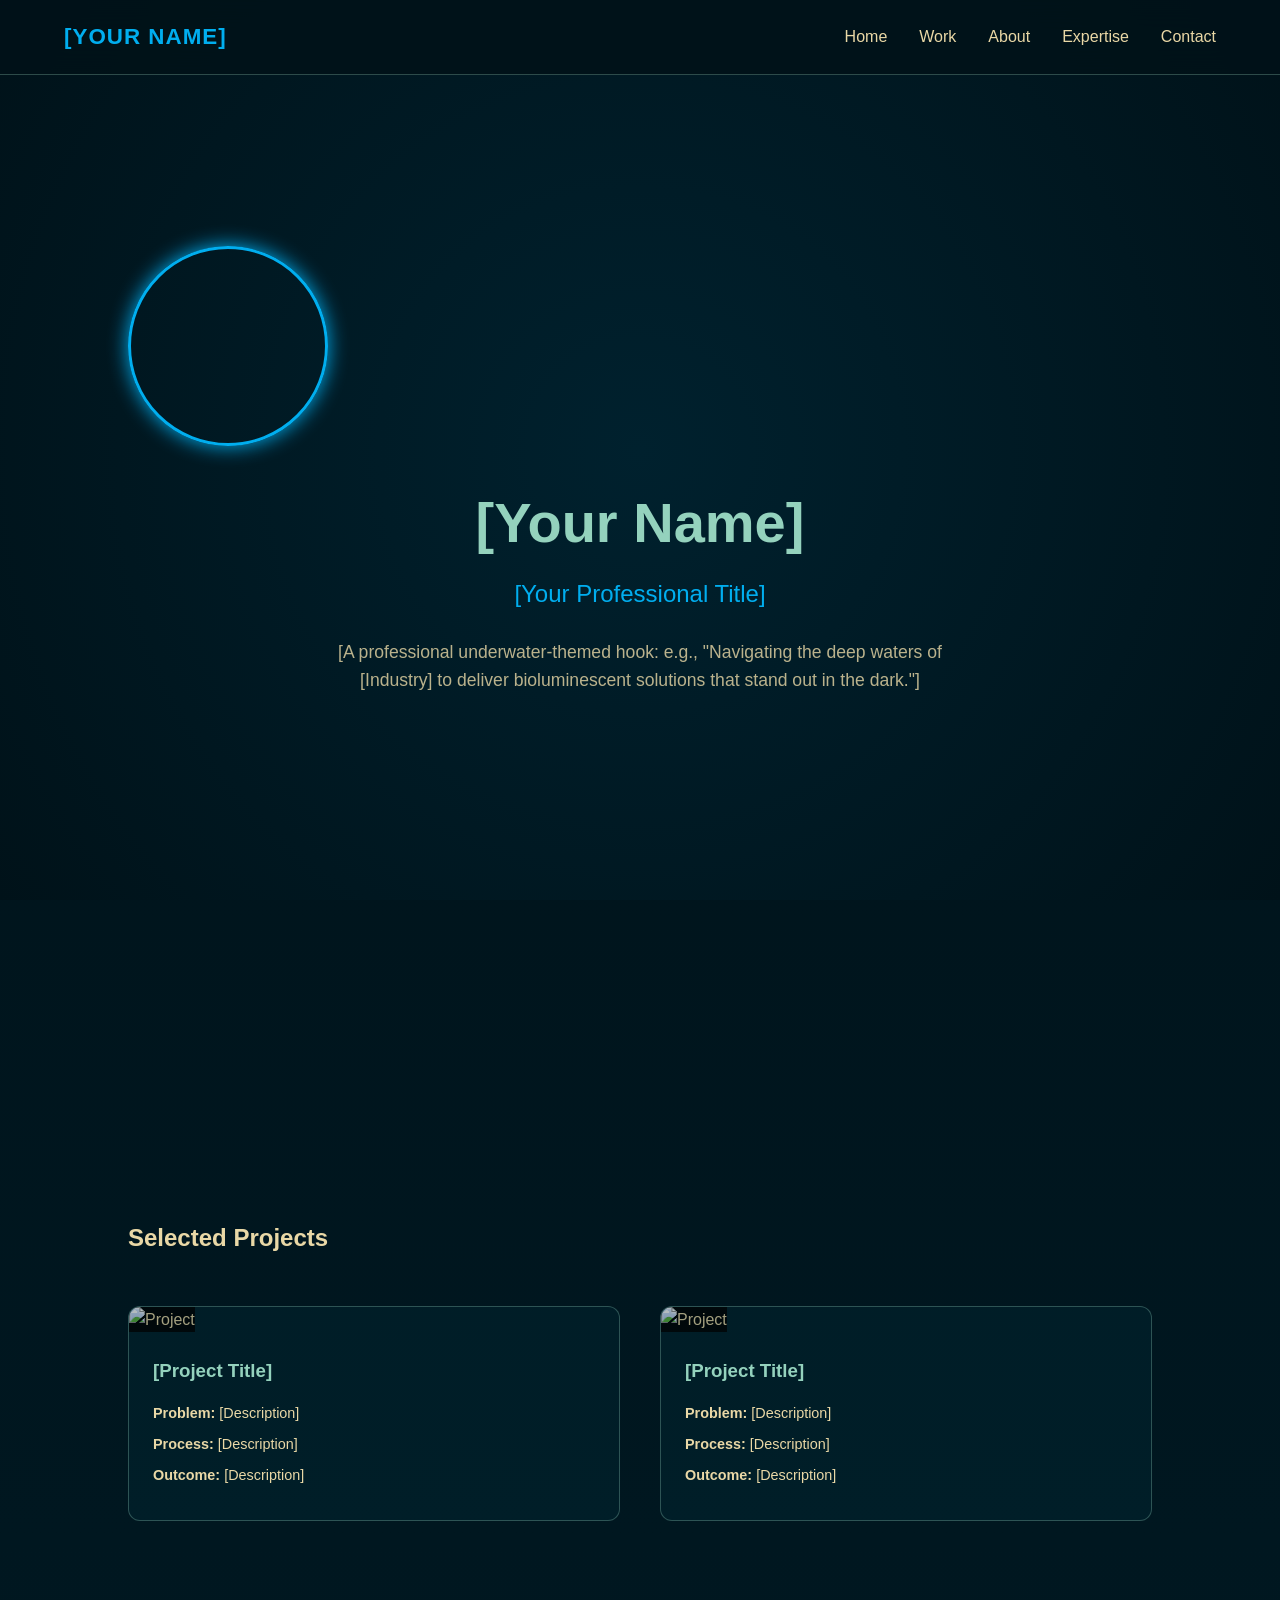
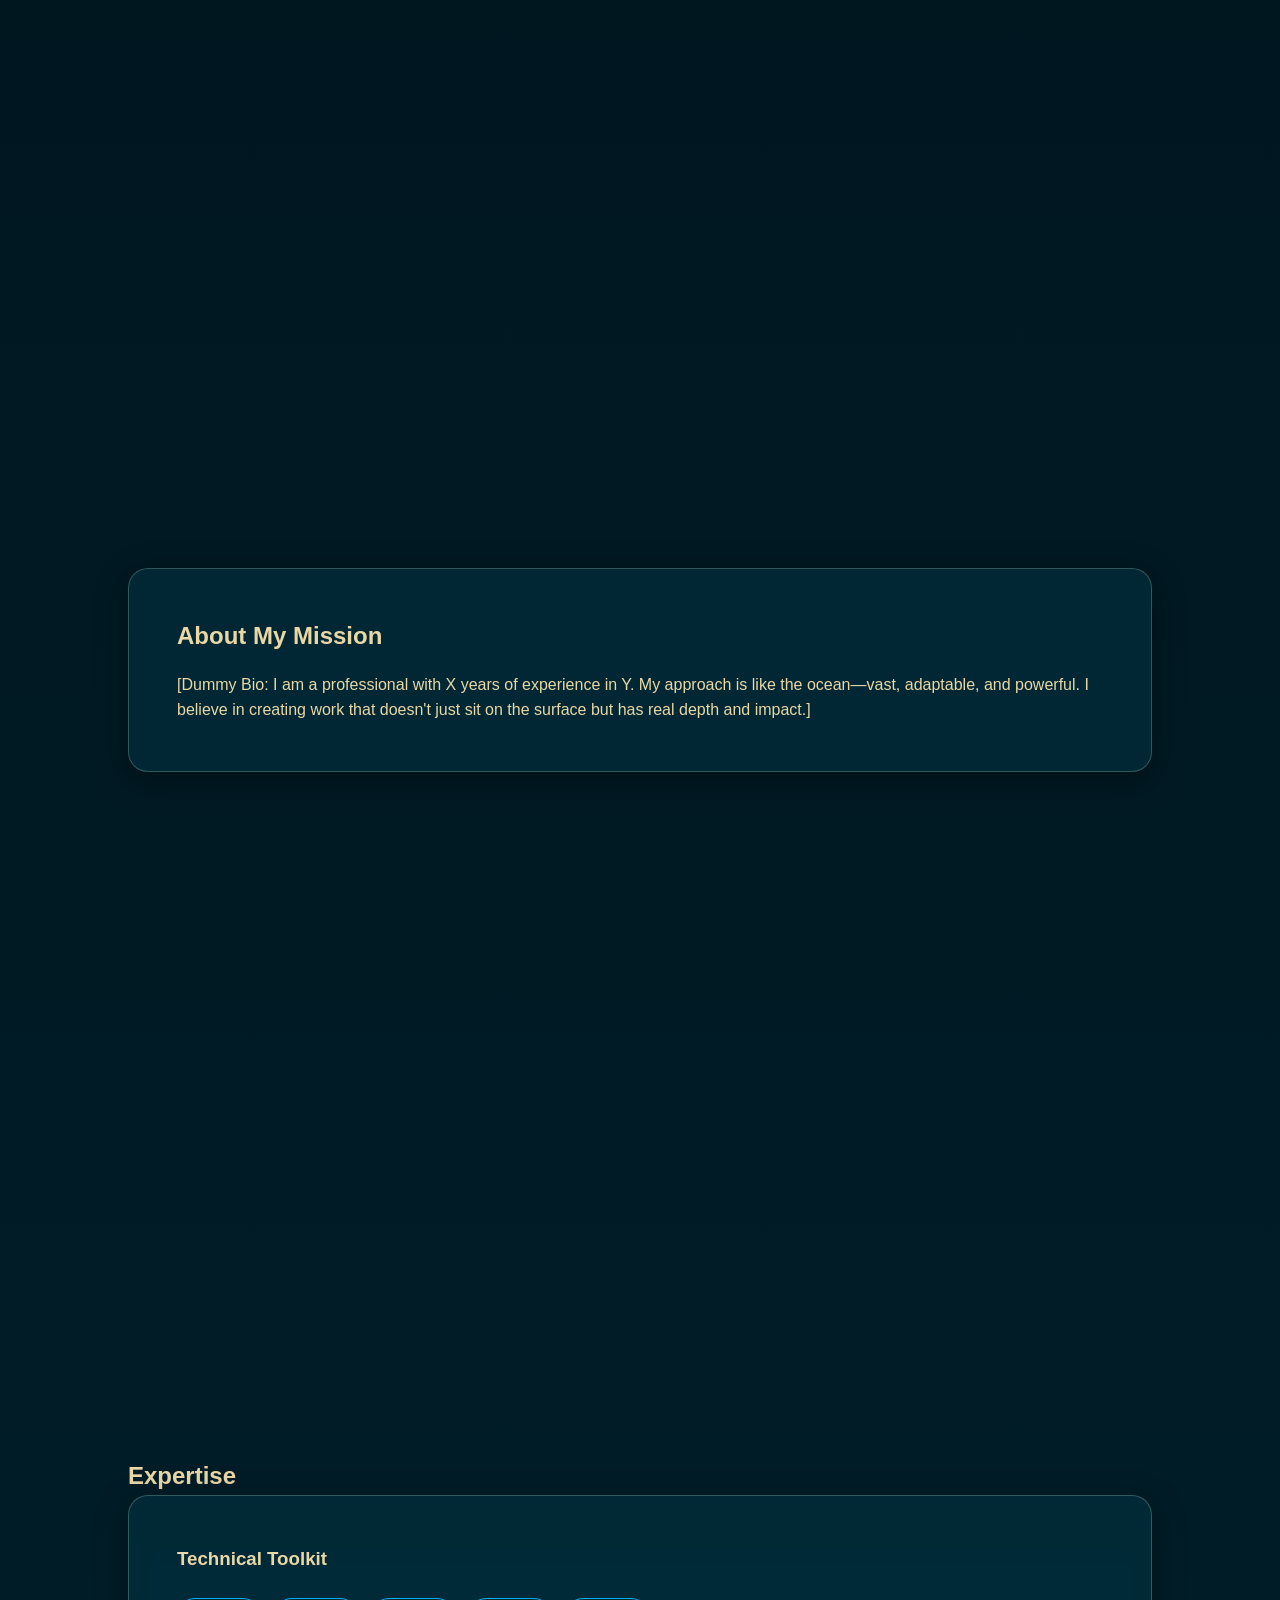
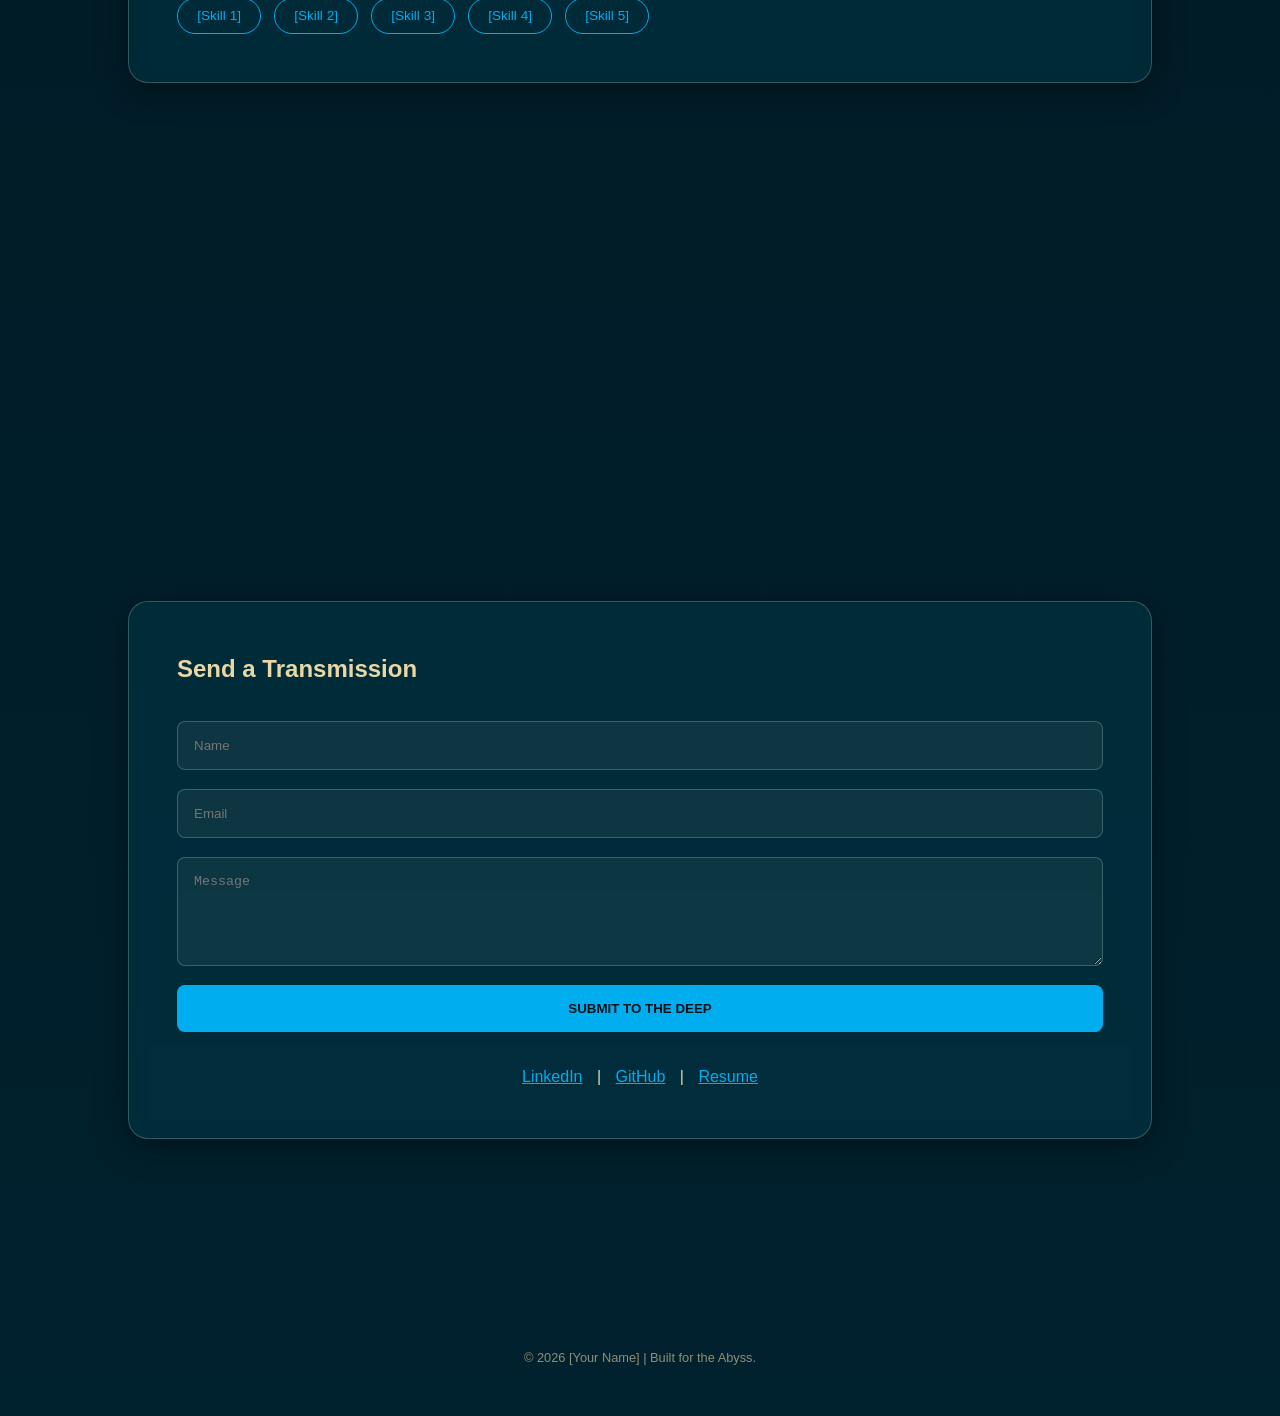
==== index.html @ f21f7d1a "Add files via upload" ====
<!DOCTYPE html>
<html lang="en">
<head>
    <meta charset="UTF-8">
    <meta name="viewport" content="width=device-width, initial-scale=1.0">
    <title>[Your Name] | Professional Portfolio</title>
    <style>
        /* PALETTE:
           Deep Sea Navy: #001219
           Bioluminescent Cyan: #00aeef
           Seafoam Green: #94d2bd
        */

        :root {
            --bg-deep: #001219;
            --bg-gradient: linear-gradient(180deg, #001219 0%, #00212e 100%);
            --accent-cyan: #00aeef;
            --accent-seafoam: #94d2bd;
            --text-light: #e9d8a6;
            --glass: rgba(0, 95, 115, 0.2);
            --glass-border: rgba(148, 210, 189, 0.3);
        }

        * {
            margin: 0;
            padding: 0;
            box-sizing: border-box;
            scroll-behavior: smooth;
        }

        body {
            font-family: 'Segoe UI', Roboto, Arial, sans-serif;
            background: var(--bg-gradient);
            color: var(--text-light);
            line-height: 1.6;
            overflow-x: hidden;
        }

        /* --- ANIMATION KEYFRAMES (Inactive by Default) --- 
           To activate, remove the comment slashes in the classes below.

        @keyframes shimmer {
            0% { background-position: -200% 0; }
            100% { background-position: 200% 0; }
        }

        @keyframes float {
            0% { transform: translateY(0px); }
            50% { transform: translateY(-15px); }
            100% { transform: translateY(0px); }
        }

        @keyframes fadeIn {
            from { opacity: 0; transform: translateY(20px); }
            to { opacity: 1; transform: translateY(0); }
        }
        */

        /* --- NAVIGATION --- */
        nav {
            background: rgba(0, 18, 25, 0.9);
            backdrop-filter: blur(15px);
            padding: 1.2rem 5%;
            position: fixed;
            width: 100%;
            top: 0;
            z-index: 1000;
            display: flex;
            justify-content: space-between;
            align-items: center;
            border-bottom: 1px solid var(--glass-border);
        }

        .logo {
            font-size: 1.4rem;
            font-weight: 800;
            color: var(--accent-cyan);
            letter-spacing: 1px;
        }

        .nav-links {
            display: flex;
            list-style: none;
        }

        .nav-links li { margin-left: 2rem; }

        .nav-links a {
            text-decoration: none;
            color: var(--text-light);
            font-weight: 500;
            transition: 0.3s;
        }

        .nav-links a:hover { color: var(--accent-seafoam); }

        /* --- SECTIONS --- */
        section {
            padding: 120px 10% 80px 10%;
            min-height: 100vh;
            display: flex;
            flex-direction: column;
            justify-content: center;
        }

        .glass-card {
            background: var(--glass);
            border: 1px solid var(--glass-border);
            border-radius: 20px;
            padding: 3rem;
            backdrop-filter: blur(8px);
            box-shadow: 0 8px 32px 0 rgba(0, 0, 0, 0.37);
            /* animation: fadeIn 1.2s ease-in-out; */ /* ACTIVATE HERE */
        }

        /* --- HOME --- */
        #home {
            text-align: center;
            background: radial-gradient(circle at center, #00212e 0%, #001219 100%);
        }

        .profile-pic {
            width: 200px;
            height: 200px;
            border-radius: 50%;
            border: 3px solid var(--accent-cyan);
            margin-bottom: 2rem;
            object-fit: cover;
            box-shadow: 0 0 20px var(--accent-cyan);
            /* animation: float 5s ease-in-out infinite; */ /* ACTIVATE HERE */
        }

        h1 { font-size: 3.5rem; color: var(--accent-seafoam); margin-bottom: 0.5rem; }
        .subtitle { font-size: 1.5rem; color: var(--accent-cyan); margin-bottom: 1.5rem; }
        .elevator-pitch { font-size: 1.1rem; max-width: 650px; margin: 0 auto; opacity: 0.8; }

        /* --- PORTFOLIO GRID --- */
        .portfolio-grid {
            display: grid;
            grid-template-columns: repeat(auto-fit, minmax(320px, 1fr));
            gap: 2.5rem;
            margin-top: 3rem;
        }

        .project-card {
            background: rgba(0, 95, 115, 0.1);
            border: 1px solid var(--glass-border);
            border-radius: 12px;
            overflow: hidden;
            transition: all 0.4s ease;
        }

        .project-card:hover {
            transform: scale(1.03);
            border-color: var(--accent-cyan);
            background: rgba(0, 95, 115, 0.3);
        }

        .project-img { width: 100%; height: 220px; background: #000; object-fit: cover; opacity: 0.7; }
        .project-info { padding: 1.5rem; }
        .project-info h3 { color: var(--accent-seafoam); margin-bottom: 1rem; }
        .project-info p { font-size: 0.9rem; margin-bottom: 0.5rem; }

        /* --- SKILLS --- */
        .skills-wrap {
            display: flex;
            flex-wrap: wrap;
            gap: 0.8rem;
            margin-top: 1.5rem;
        }

        .skill-tag {
            border: 1px solid var(--accent-cyan);
            color: var(--accent-cyan);
            padding: 0.4rem 1.2rem;
            border-radius: 50px;
            font-size: 0.85rem;
            transition: 0.3s;
        }

        .skill-tag:hover {
            background: var(--accent-cyan);
            color: var(--bg-deep);
        }

        /* --- CONTACT FORM --- */
        form { display: grid; gap: 1.2rem; margin-top: 2rem; }
        input, textarea {
            background: rgba(255,255,255,0.05);
            border: 1px solid var(--glass-border);
            padding: 1rem;
            color: white;
            border-radius: 8px;
            width: 100%;
        }
        button {
            background: var(--accent-cyan);
            color: var(--bg-deep);
            padding: 1rem;
            border: none;
            border-radius: 8px;
            font-weight: bold;
            cursor: pointer;
            text-transform: uppercase;
        }

        /* --- MOBILE --- */
        @media (max-width: 768px) {
            .nav-links { display: none; }
            h1 { font-size: 2.5rem; }
            section { padding: 100px 5% 50px 5%; }
        }
    </style>
</head>
<body>

    <nav>
        <div class="logo">[YOUR NAME]</div>
        <ul class="nav-links">
            <li><a href="#home">Home</a></li>
            <li><a href="#portfolio">Work</a></li>
            <li><a href="#about">About</a></li>
            <li><a href="#expertise">Expertise</a></li>
            <li><a href="#contact">Contact</a></li>
        </ul>
    </nav>

    <section id="home">
        <img src="Assets/ProfilePic.png" alt="[Your Name]" class="profile-pic">
        <h1>[Your Name]</h1>
        <div class="subtitle">[Your Professional Title]</div>
        <p class="elevator-pitch">
            [A professional underwater-themed hook: e.g., "Navigating the deep waters of [Industry] to deliver bioluminescent solutions that stand out in the dark."]
        </p>
    </section>

    <section id="portfolio">
        <h2>Selected Projects</h2>
        <div class="portfolio-grid">
            <div class="project-card">
                <img src="https://images.unsplash.com/photo-1518113171953-20992f40073d?auto=format&fit=crop&w=600&q=80" alt="Project" class="project-img">
                <div class="project-info">
                    <h3>[Project Title]</h3>
                    <p><strong>Problem:</strong> [Description]</p>
                    <p><strong>Process:</strong> [Description]</p>
                    <p><strong>Outcome:</strong> [Description]</p>
                </div>
            </div>
            <div class="project-card">
                <img src="https://images.unsplash.com/photo-1582967788606-a171c1080cb0?auto=format&fit=crop&w=600&q=80" alt="Project" class="project-img">
                <div class="project-info">
                    <h3>[Project Title]</h3>
                    <p><strong>Problem:</strong> [Description]</p>
                    <p><strong>Process:</strong> [Description]</p>
                    <p><strong>Outcome:</strong> [Description]</p>
                </div>
            </div>
        </div>
    </section>

    <section id="about">
        <div class="glass-card">
            <h2>About My Mission</h2>
            <p style="margin-top: 1rem;">
                [Dummy Bio: I am a professional with X years of experience in Y. My approach is like the ocean—vast, adaptable, and powerful. I believe in creating work that doesn't just sit on the surface but has real depth and impact.]
            </p>
        </div>
    </section>

    <section id="expertise">
        <h2>Expertise</h2>
        <div class="glass-card">
            <h3>Technical Toolkit</h3>
            <div class="skills-wrap">
                <span class="skill-tag">[Skill 1]</span>
                <span class="skill-tag">[Skill 2]</span>
                <span class="skill-tag">[Skill 3]</span>
                <span class="skill-tag">[Skill 4]</span>
                <span class="skill-tag">[Skill 5]</span>
            </div>
        </div>
    </section>

    <section id="contact">
        <div class="glass-card">
            <h2>Send a Transmission</h2>
            <form>
                <input type="text" placeholder="Name" required>
                <input type="email" placeholder="Email" required>
                <textarea rows="5" placeholder="Message"></textarea>
                <button type="submit">Submit to the Deep</button>
            </form>
            <div style="margin-top: 2rem; text-align: center;">
                <a href="#" style="color: var(--accent-cyan); margin: 0 10px;">LinkedIn</a> | 
                <a href="#" style="color: var(--accent-cyan); margin: 0 10px;">GitHub</a> | 
                <a href="#" style="color: var(--accent-cyan); margin: 0 10px;">Resume</a>
            </div>
        </div>
    </section>

    <footer style="text-align: center; padding: 3rem; opacity: 0.6; font-size: 0.8rem;">
        &copy; 2026 [Your Name] | Built for the Abyss.
    </footer>

</body>
</html>
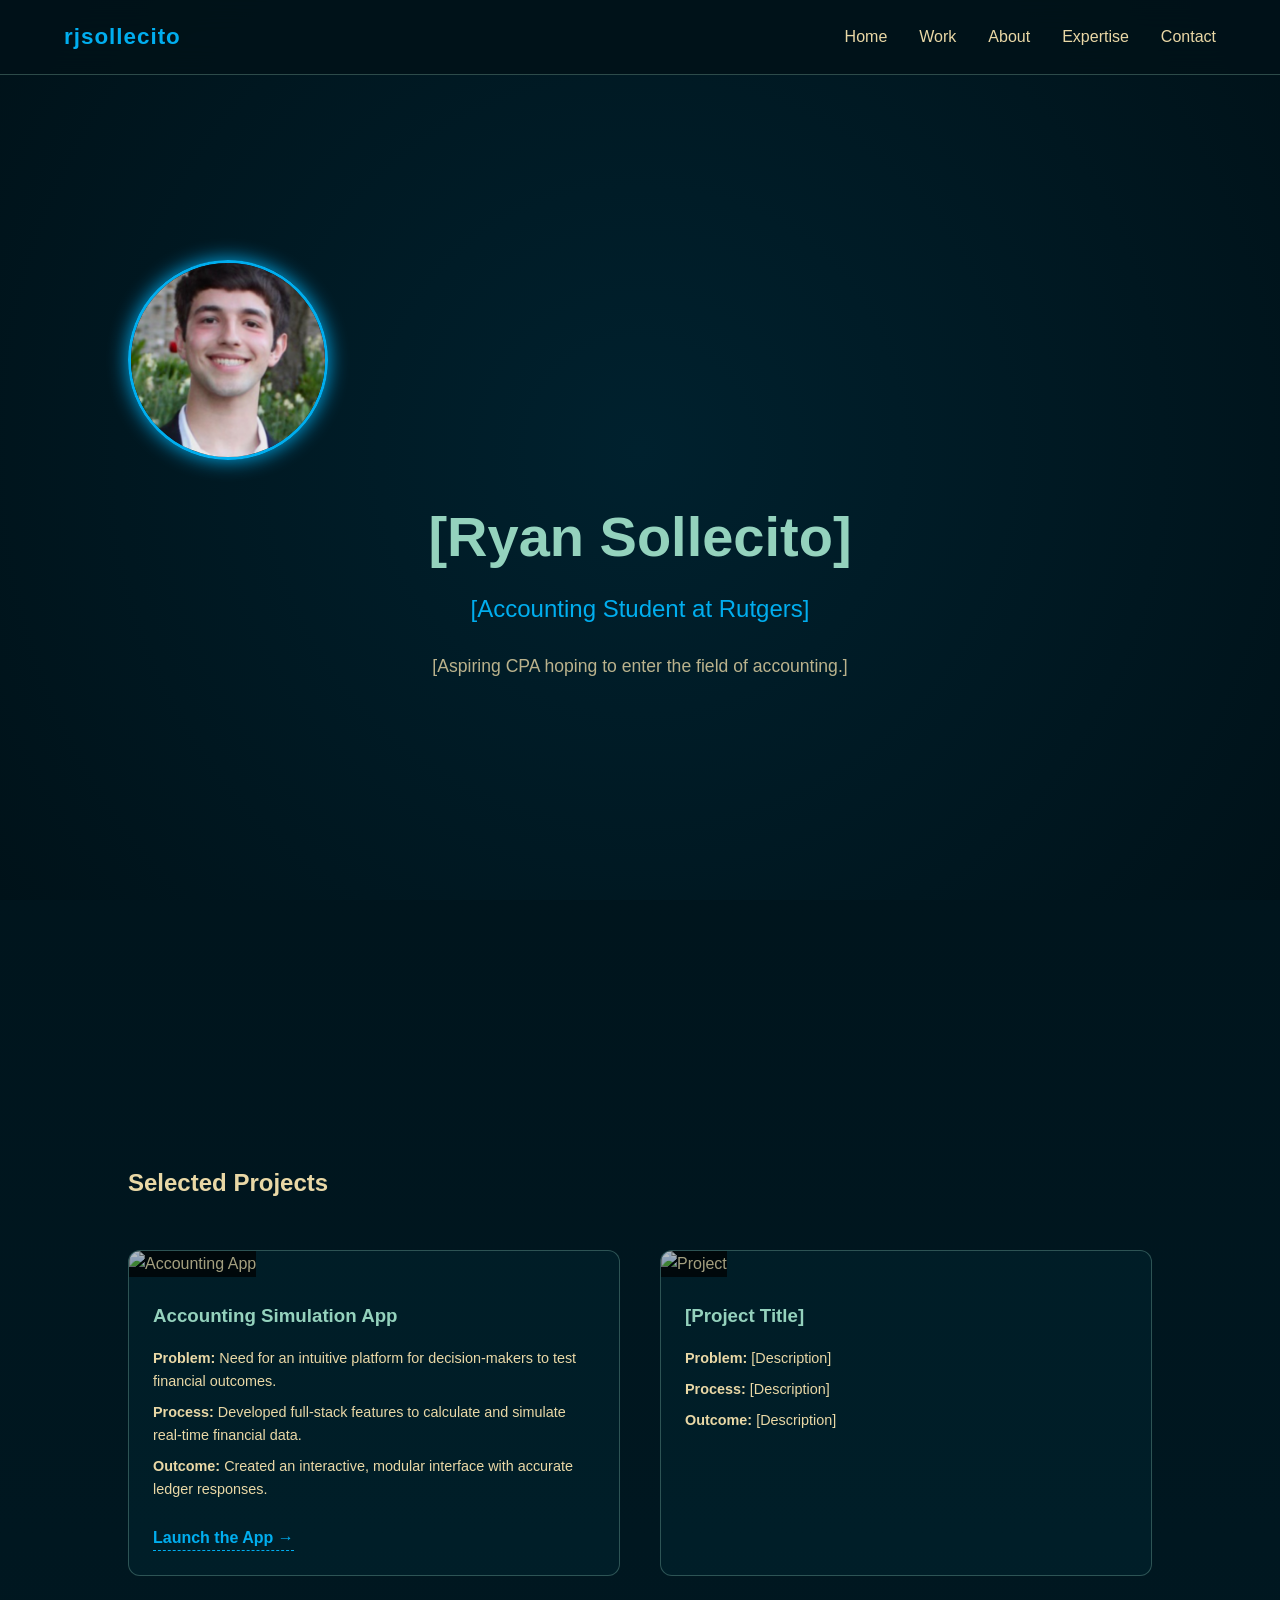
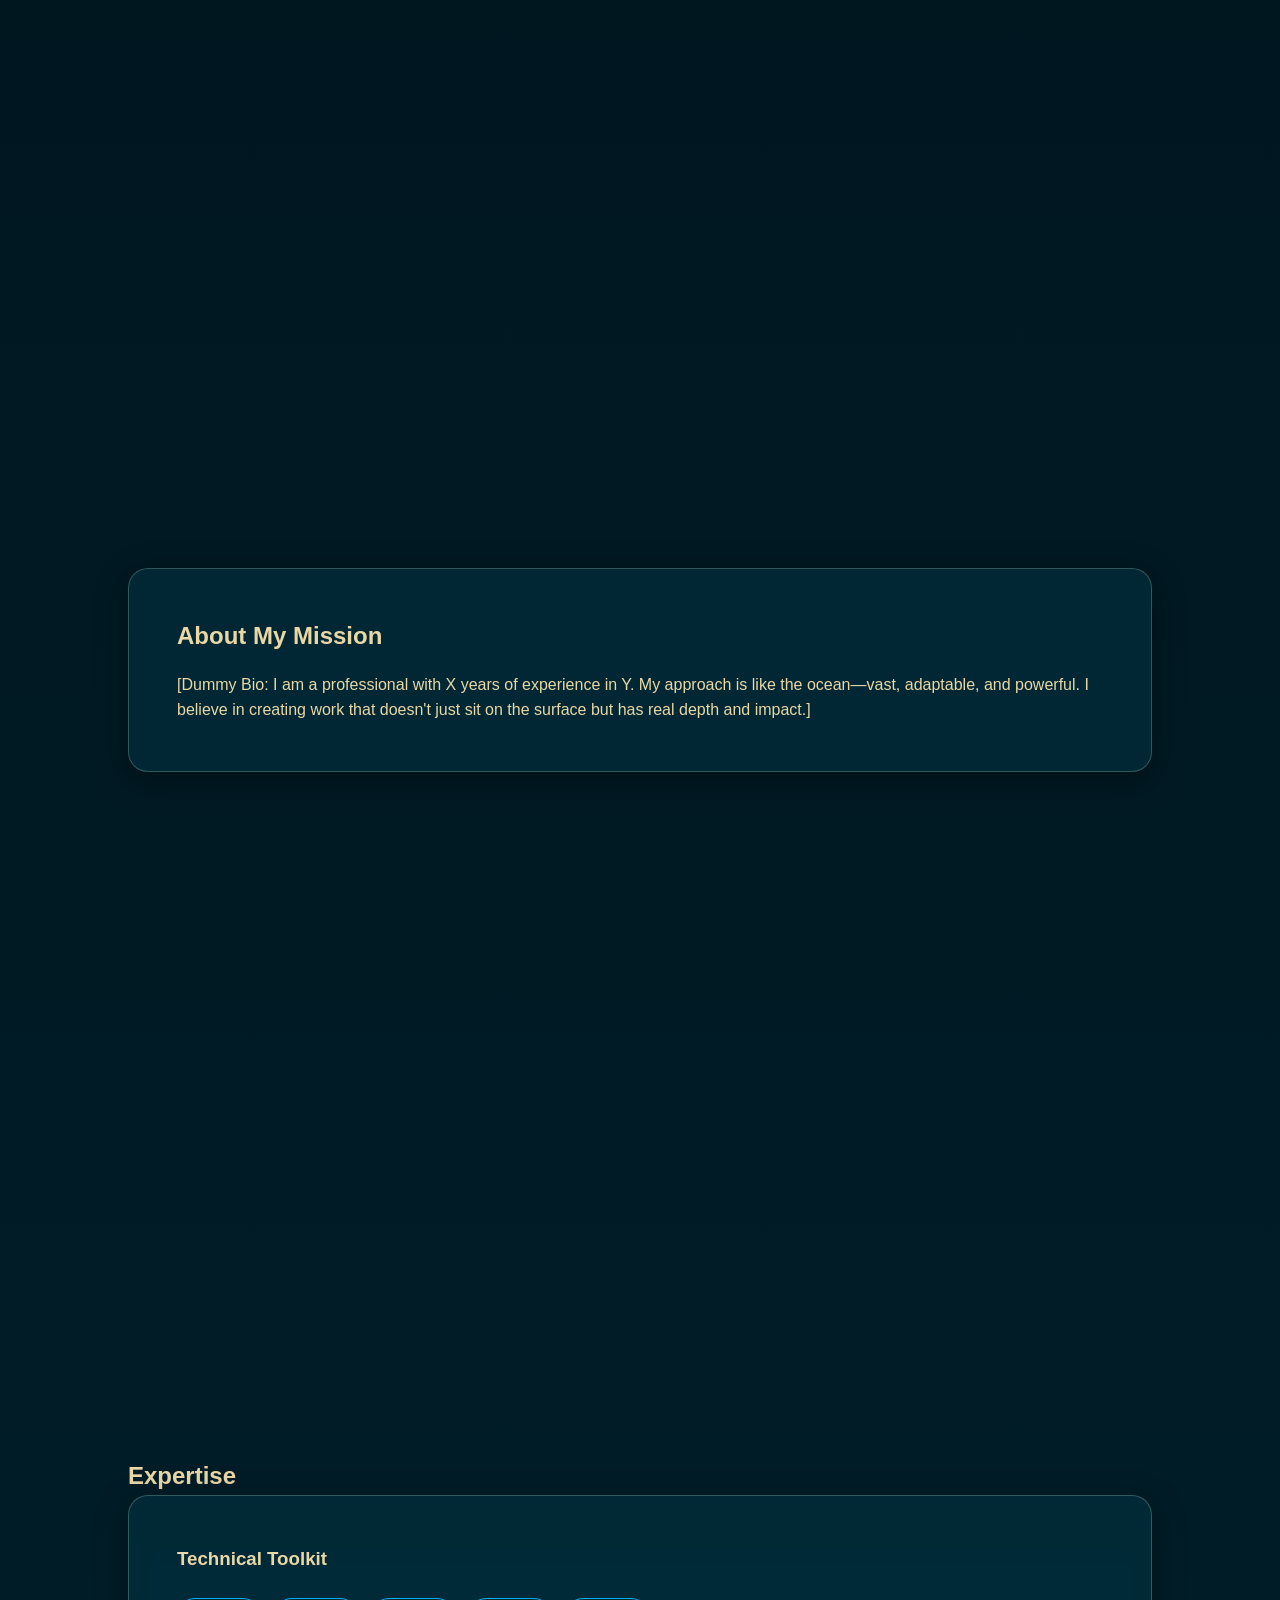
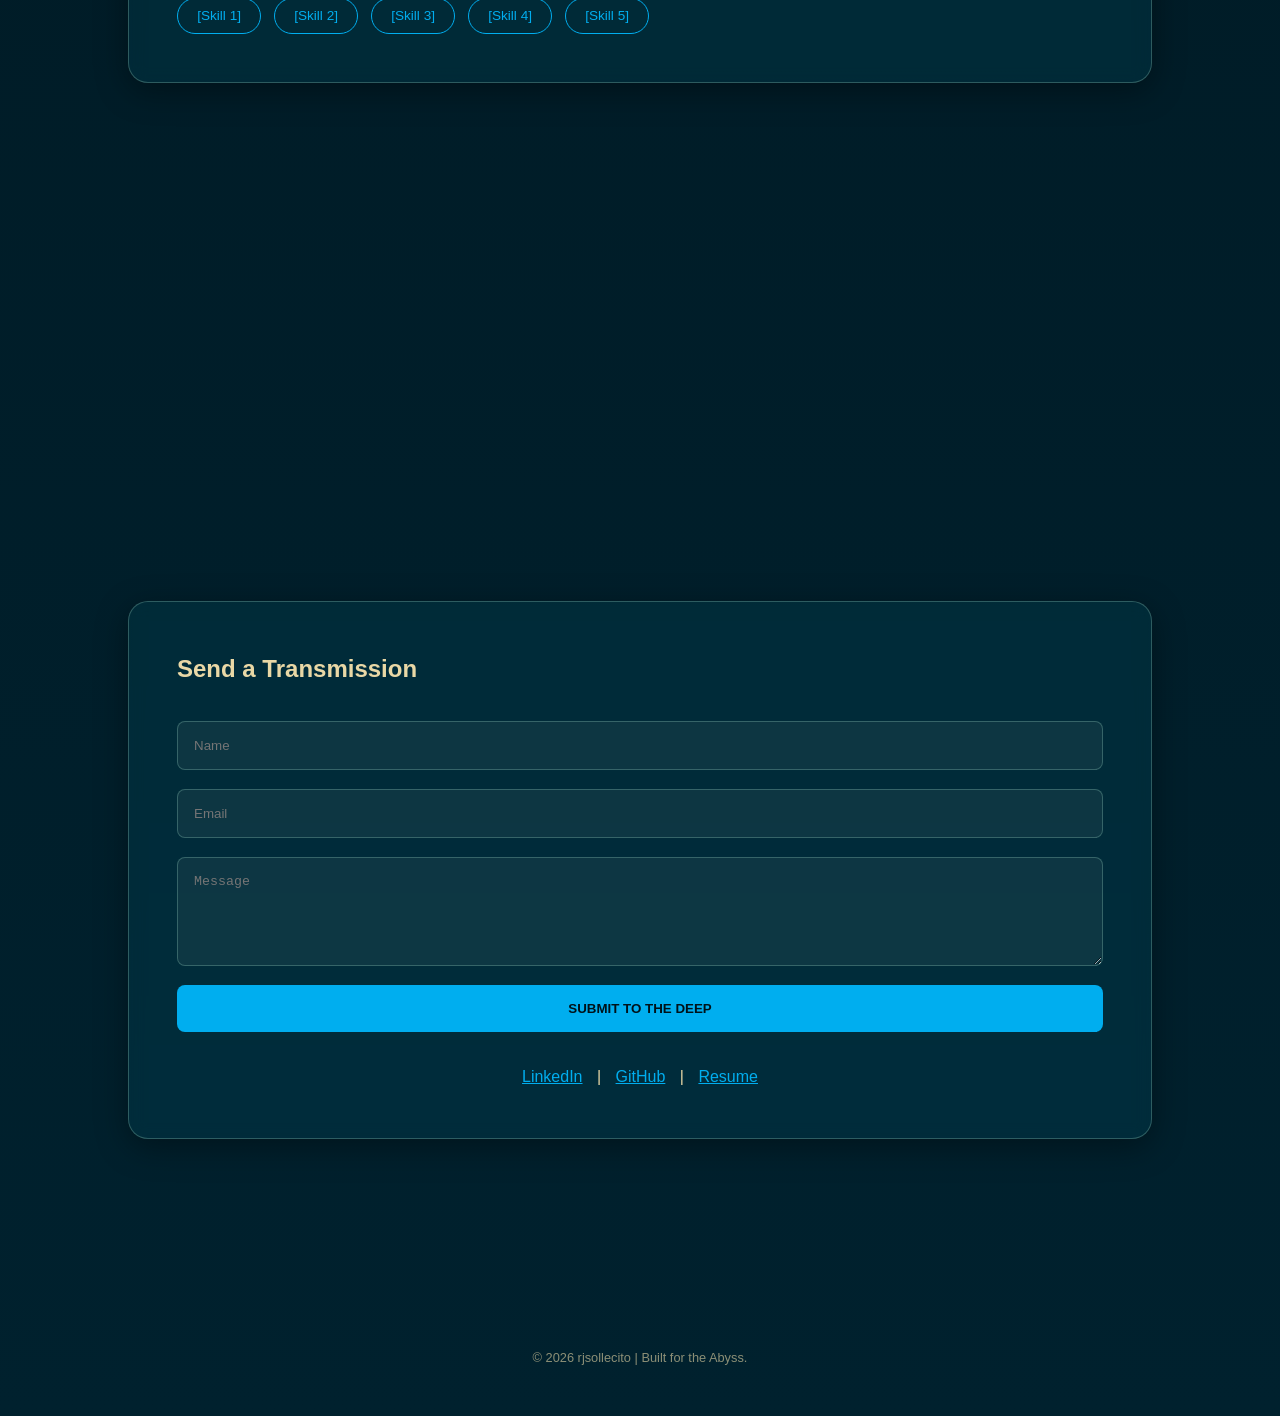
==== commit 4ecd564b: "Add files via upload" ====
--- a/index.html
+++ b/index.html
@@ -3,7 +3,7 @@
 <head>
     <meta charset="UTF-8">
     <meta name="viewport" content="width=device-width, initial-scale=1.0">
-    <title>[Your Name] | Professional Portfolio</title>
+    <title>[Ryan Sollecito] | Professional Portfolio</title>
     <style>
         /* PALETTE:
            Deep Sea Navy: #001219
@@ -35,26 +35,6 @@
             line-height: 1.6;
             overflow-x: hidden;
         }
-
-        /* --- ANIMATION KEYFRAMES (Inactive by Default) --- 
-           To activate, remove the comment slashes in the classes below.
-
-        @keyframes shimmer {
-            0% { background-position: -200% 0; }
-            100% { background-position: 200% 0; }
-        }
-
-        @keyframes float {
-            0% { transform: translateY(0px); }
-            50% { transform: translateY(-15px); }
-            100% { transform: translateY(0px); }
-        }
-
-        @keyframes fadeIn {
-            from { opacity: 0; transform: translateY(20px); }
-            to { opacity: 1; transform: translateY(0); }
-        }
-        */
 
         /* --- NAVIGATION --- */
         nav {
@@ -110,7 +90,6 @@
             padding: 3rem;
             backdrop-filter: blur(8px);
             box-shadow: 0 8px 32px 0 rgba(0, 0, 0, 0.37);
-            /* animation: fadeIn 1.2s ease-in-out; */ /* ACTIVATE HERE */
         }
 
         /* --- HOME --- */
@@ -127,7 +106,6 @@
             margin-bottom: 2rem;
             object-fit: cover;
             box-shadow: 0 0 20px var(--accent-cyan);
-            /* animation: float 5s ease-in-out infinite; */ /* ACTIVATE HERE */
         }
 
         h1 { font-size: 3.5rem; color: var(--accent-seafoam); margin-bottom: 0.5rem; }
@@ -160,6 +138,21 @@
         .project-info { padding: 1.5rem; }
         .project-info h3 { color: var(--accent-seafoam); margin-bottom: 1rem; }
         .project-info p { font-size: 0.9rem; margin-bottom: 0.5rem; }
+
+        .app-link {
+            display: inline-block;
+            margin-top: 1rem;
+            color: var(--accent-cyan);
+            font-weight: bold;
+            text-decoration: none;
+            border-bottom: 1px dashed var(--accent-cyan);
+            transition: 0.3s;
+        }
+
+        .app-link:hover {
+            color: var(--accent-seafoam);
+            border-bottom-color: var(--accent-seafoam);
+        }
 
         /* --- SKILLS --- */
         .skills-wrap {
@@ -215,7 +208,7 @@
 <body>
 
     <nav>
-        <div class="logo">[YOUR NAME]</div>
+        <div class="logo">rjsollecito</div>
         <ul class="nav-links">
             <li><a href="#home">Home</a></li>
             <li><a href="#portfolio">Work</a></li>
@@ -227,10 +220,10 @@
 
     <section id="home">
         <img src="Assets/ProfilePic.png" alt="[Your Name]" class="profile-pic">
-        <h1>[Your Name]</h1>
-        <div class="subtitle">[Your Professional Title]</div>
+        <h1>[Ryan Sollecito]</h1>
+        <div class="subtitle">[Accounting Student at Rutgers]</div>
         <p class="elevator-pitch">
-            [A professional underwater-themed hook: e.g., "Navigating the deep waters of [Industry] to deliver bioluminescent solutions that stand out in the dark."]
+            [Aspiring CPA hoping to enter the field of accounting.]
         </p>
     </section>
 
@@ -238,16 +231,18 @@
         <h2>Selected Projects</h2>
         <div class="portfolio-grid">
             <div class="project-card">
-                <img src="https://images.unsplash.com/photo-1518113171953-20992f40073d?auto=format&fit=crop&w=600&q=80" alt="Project" class="project-img">
+                <img src="https://images.unsplash.com/photo-1554224155-8d04cb21cd6c?auto=format&fit=crop&w=600&q=80" alt="Accounting App" class="project-img">
                 <div class="project-info">
-                    <h3>[Project Title]</h3>
-                    <p><strong>Problem:</strong> [Description]</p>
-                    <p><strong>Process:</strong> [Description]</p>
-                    <p><strong>Outcome:</strong> [Description]</p>
+                    <h3>Accounting Simulation App</h3>
+                    <p><strong>Problem:</strong> Need for an intuitive platform for decision-makers to test financial outcomes.</p>
+                    <p><strong>Process:</strong> Developed full-stack features to calculate and simulate real-time financial data.</p>
+                    <p><strong>Outcome:</strong> Created an interactive, modular interface with accurate ledger responses.</p>
+                    <a href="Accounting-Simulation-App/index.html" class="app-link" target="_blank">Launch the App &rarr;</a>
                 </div>
             </div>
+
             <div class="project-card">
-                <img src="https://images.unsplash.com/photo-1582967788606-a171c1080cb0?auto=format&fit=crop&w=600&q=80" alt="Project" class="project-img">
+                <img src="https://images.unsplash.com/photo-1518113171953-20992f40073d?auto=format&fit=crop&w=600&q=80" alt="Project" class="project-img">
                 <div class="project-info">
                     <h3>[Project Title]</h3>
                     <p><strong>Problem:</strong> [Description]</p>
@@ -299,7 +294,7 @@
     </section>
 
     <footer style="text-align: center; padding: 3rem; opacity: 0.6; font-size: 0.8rem;">
-        &copy; 2026 [Your Name] | Built for the Abyss.
+        &copy; 2026 rjsollecito | Built for the Abyss.
     </footer>
 
 </body>
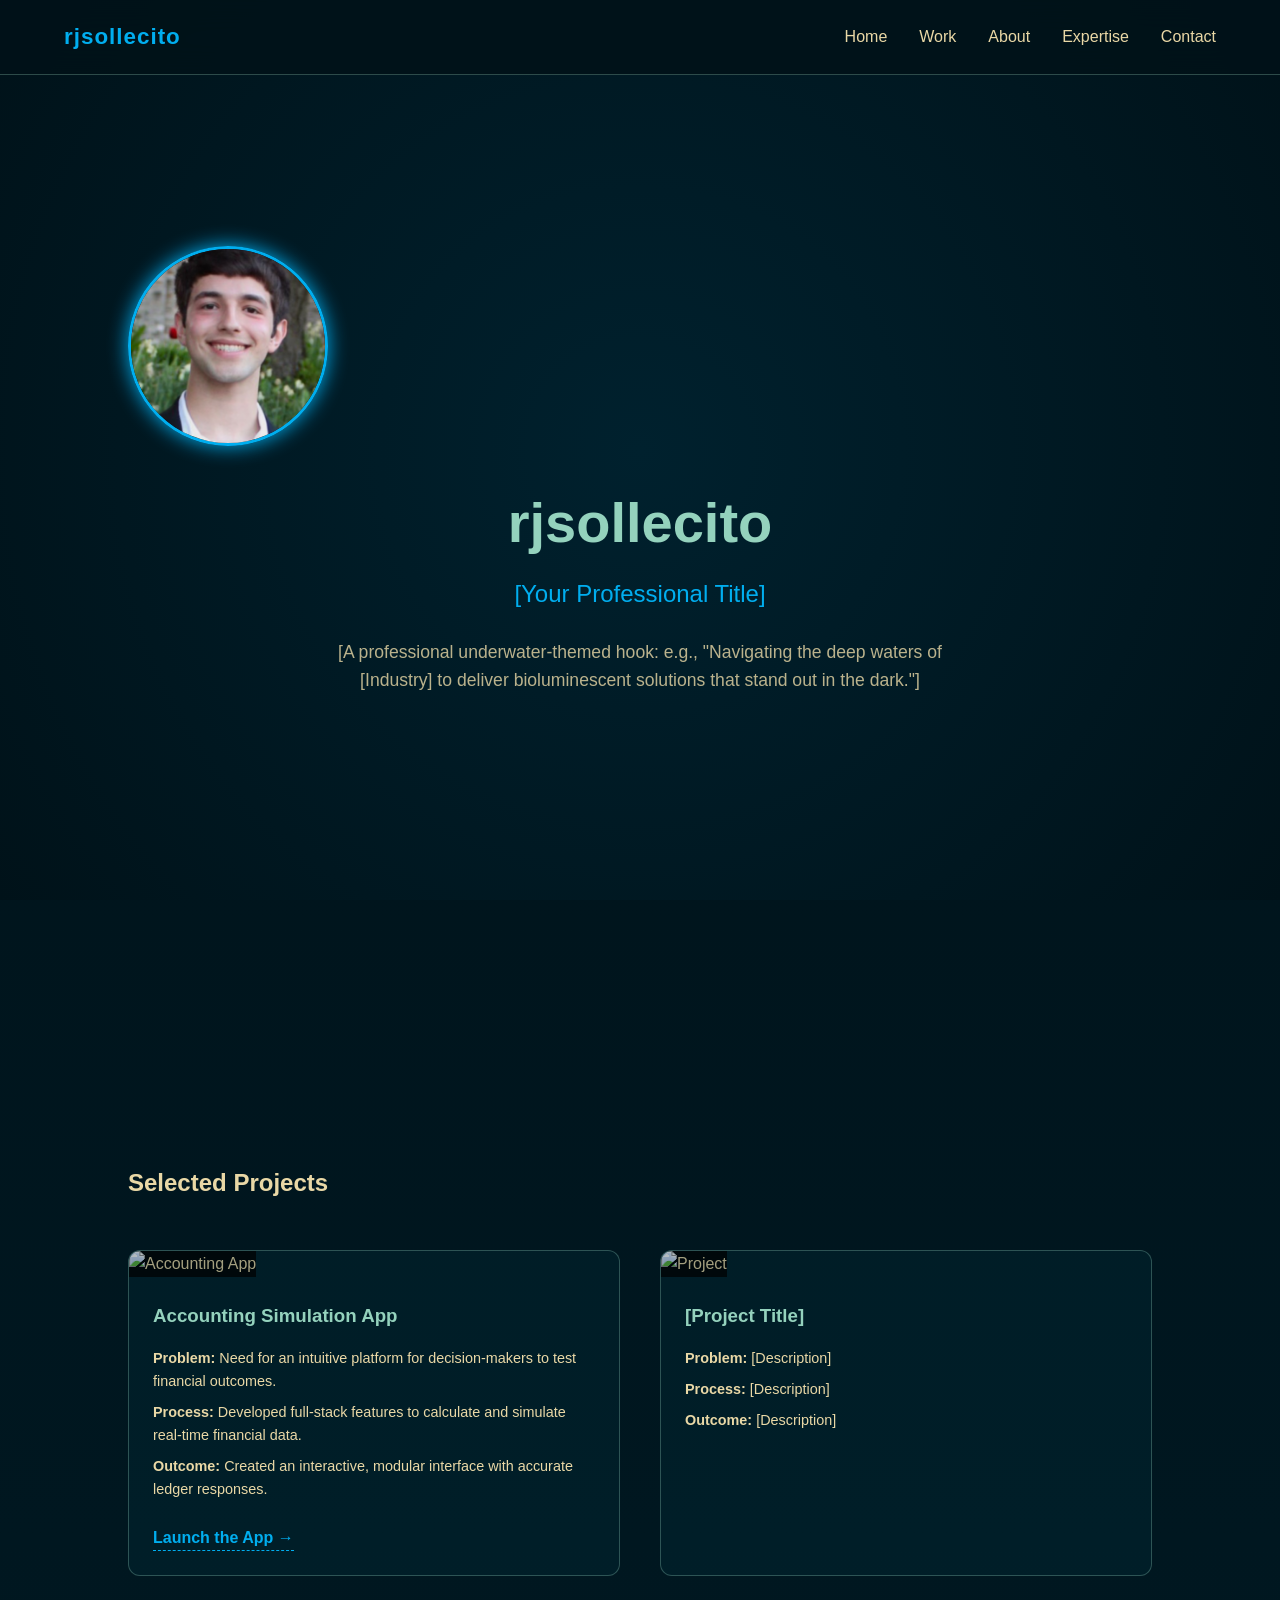
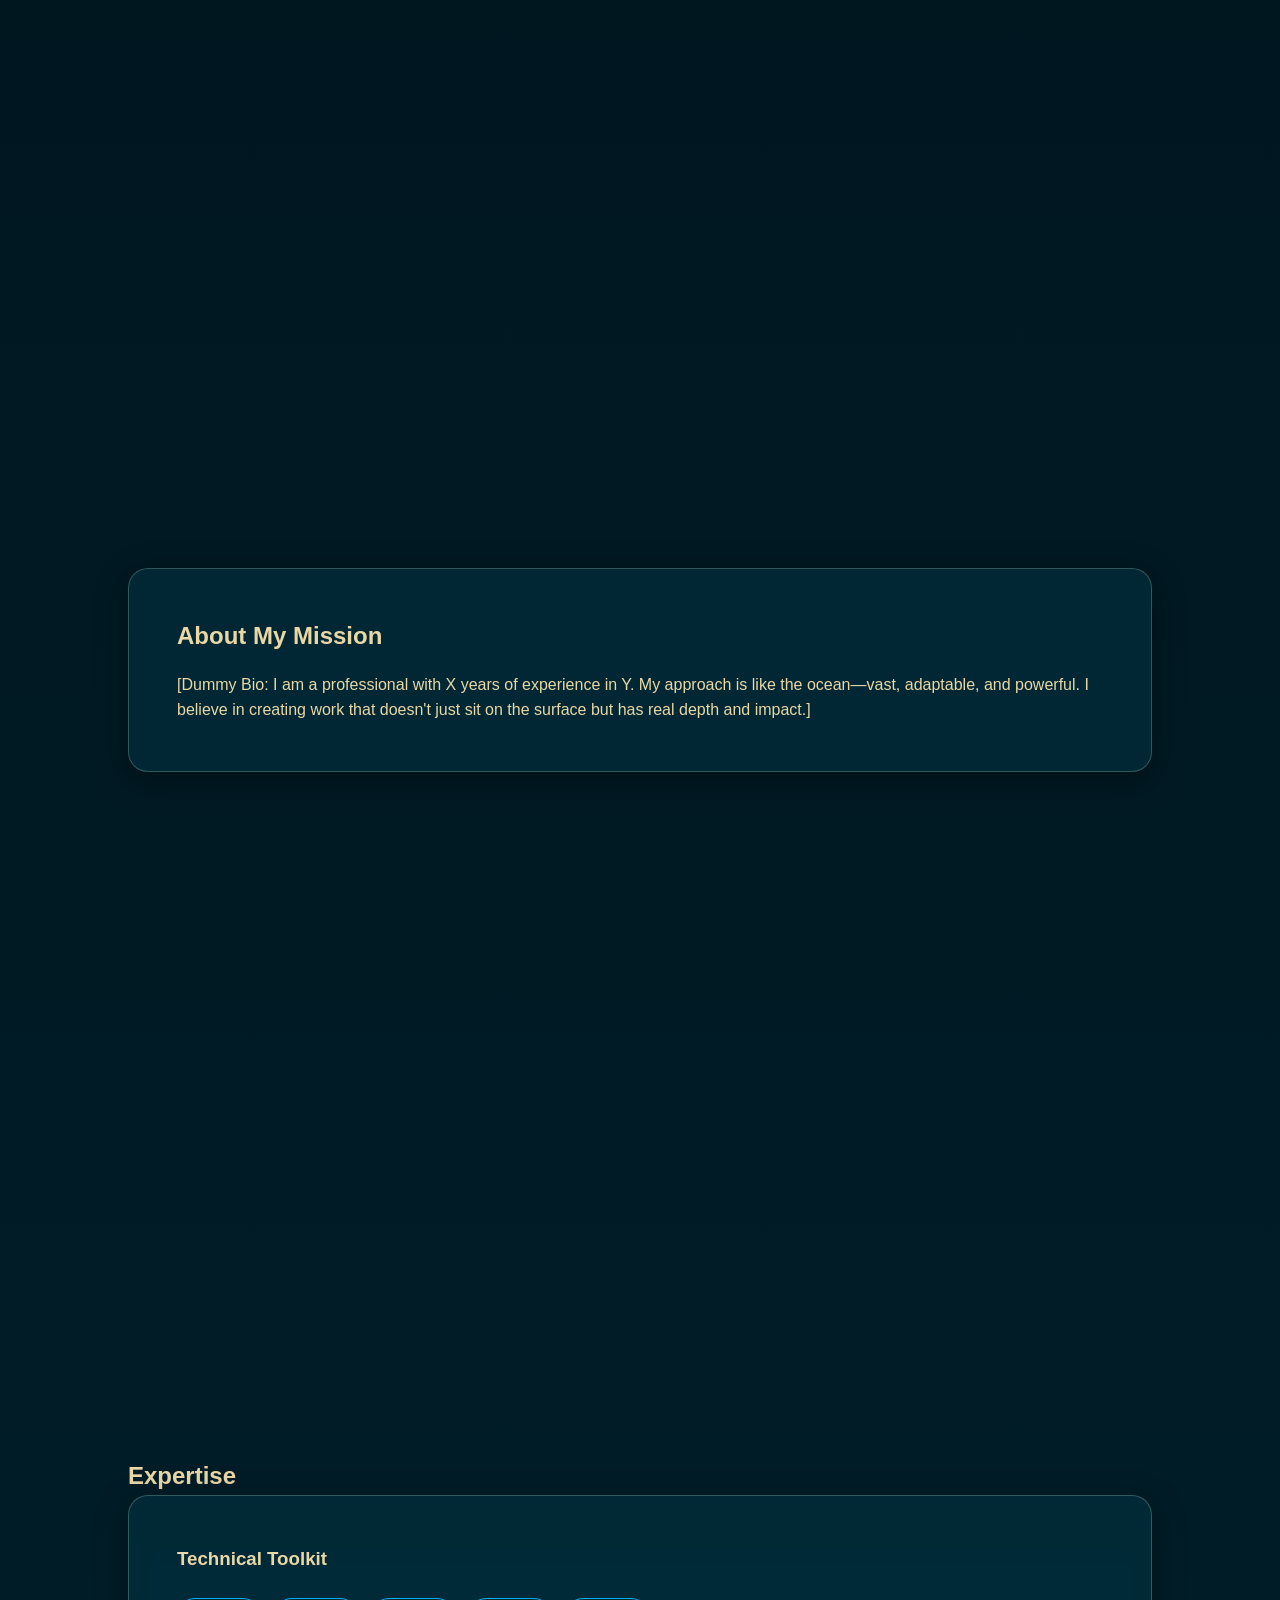
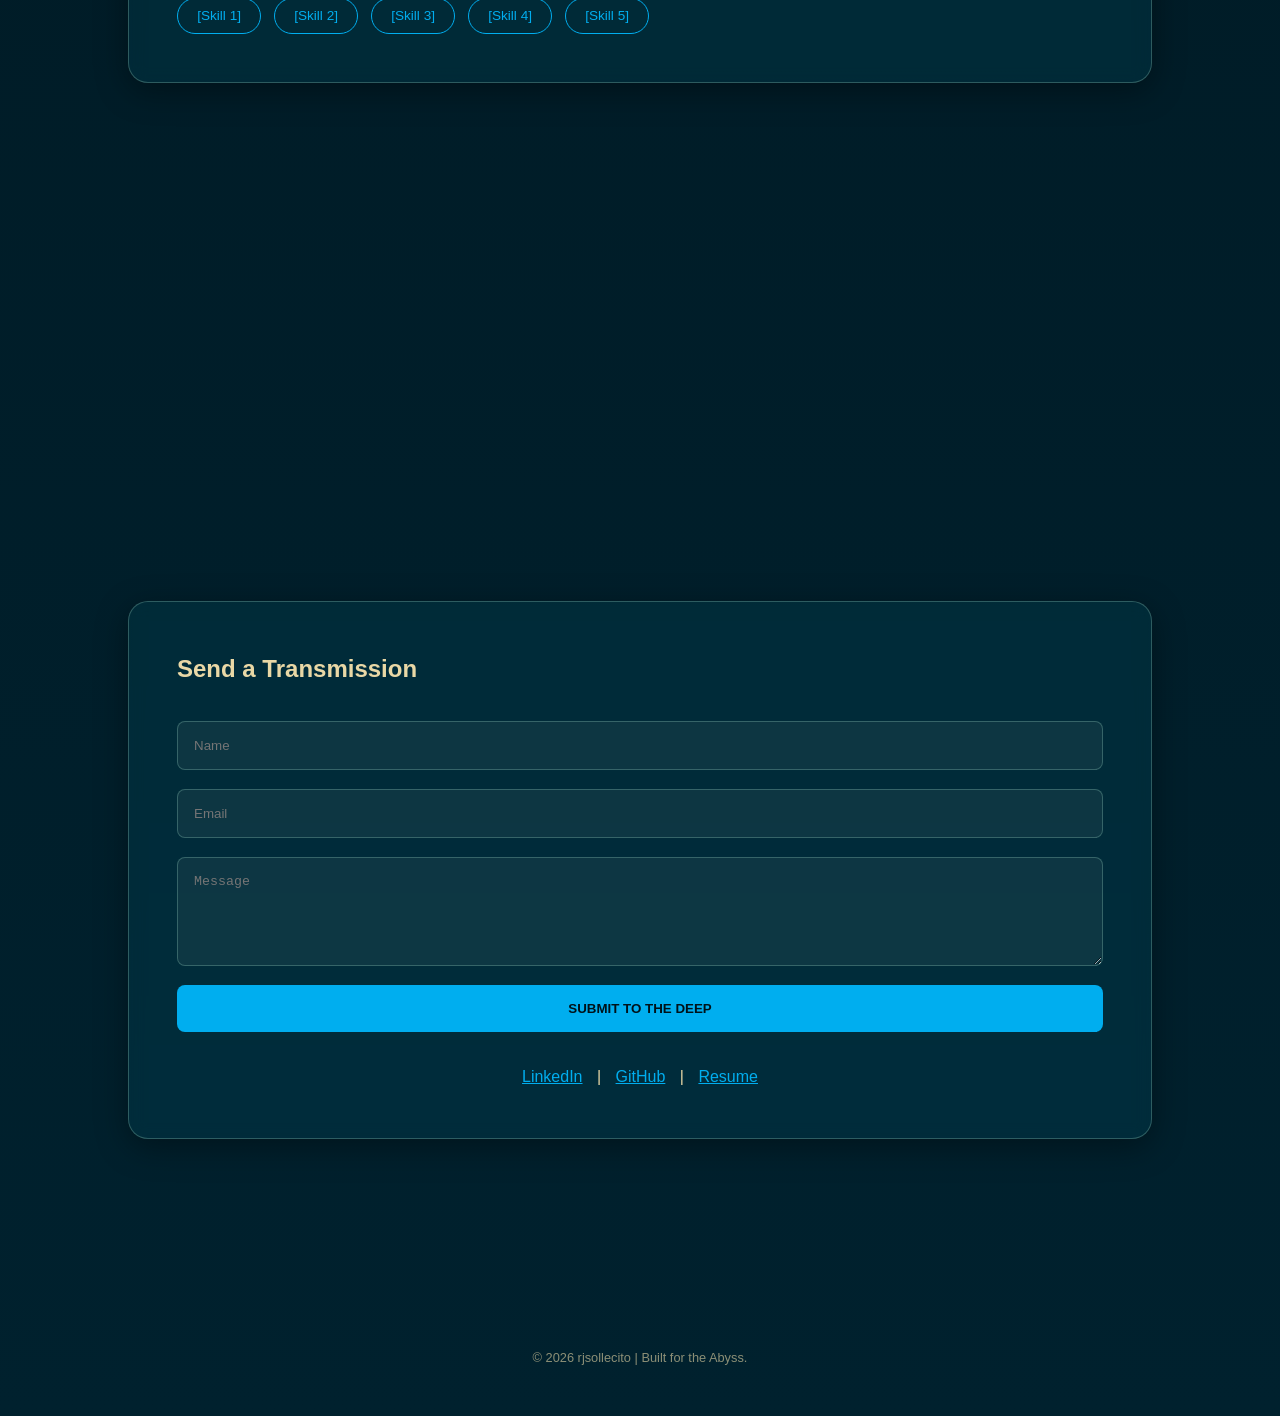
==== commit 3e02ed7e: "Add files via upload" ====
--- a/index.html
+++ b/index.html
@@ -3,7 +3,7 @@
 <head>
     <meta charset="UTF-8">
     <meta name="viewport" content="width=device-width, initial-scale=1.0">
-    <title>[Ryan Sollecito] | Professional Portfolio</title>
+    <title>rjsollecito | Professional Portfolio</title>
     <style>
         /* PALETTE:
            Deep Sea Navy: #001219
@@ -220,10 +220,10 @@
 
     <section id="home">
         <img src="Assets/ProfilePic.png" alt="[Your Name]" class="profile-pic">
-        <h1>[Ryan Sollecito]</h1>
-        <div class="subtitle">[Accounting Student at Rutgers]</div>
+        <h1>rjsollecito</h1>
+        <div class="subtitle">[Your Professional Title]</div>
         <p class="elevator-pitch">
-            [Aspiring CPA hoping to enter the field of accounting.]
+            [A professional underwater-themed hook: e.g., "Navigating the deep waters of [Industry] to deliver bioluminescent solutions that stand out in the dark."]
         </p>
     </section>
 
@@ -237,7 +237,7 @@
                     <p><strong>Problem:</strong> Need for an intuitive platform for decision-makers to test financial outcomes.</p>
                     <p><strong>Process:</strong> Developed full-stack features to calculate and simulate real-time financial data.</p>
                     <p><strong>Outcome:</strong> Created an interactive, modular interface with accurate ledger responses.</p>
-                    <a href="Accounting-Simulation-App/index.html" class="app-link" target="_blank">Launch the App &rarr;</a>
+                    <a href="Apps/Accounting-Simulation-App/index.html" class="app-link" target="_blank">Launch the App &rarr;</a>
                 </div>
             </div>
 
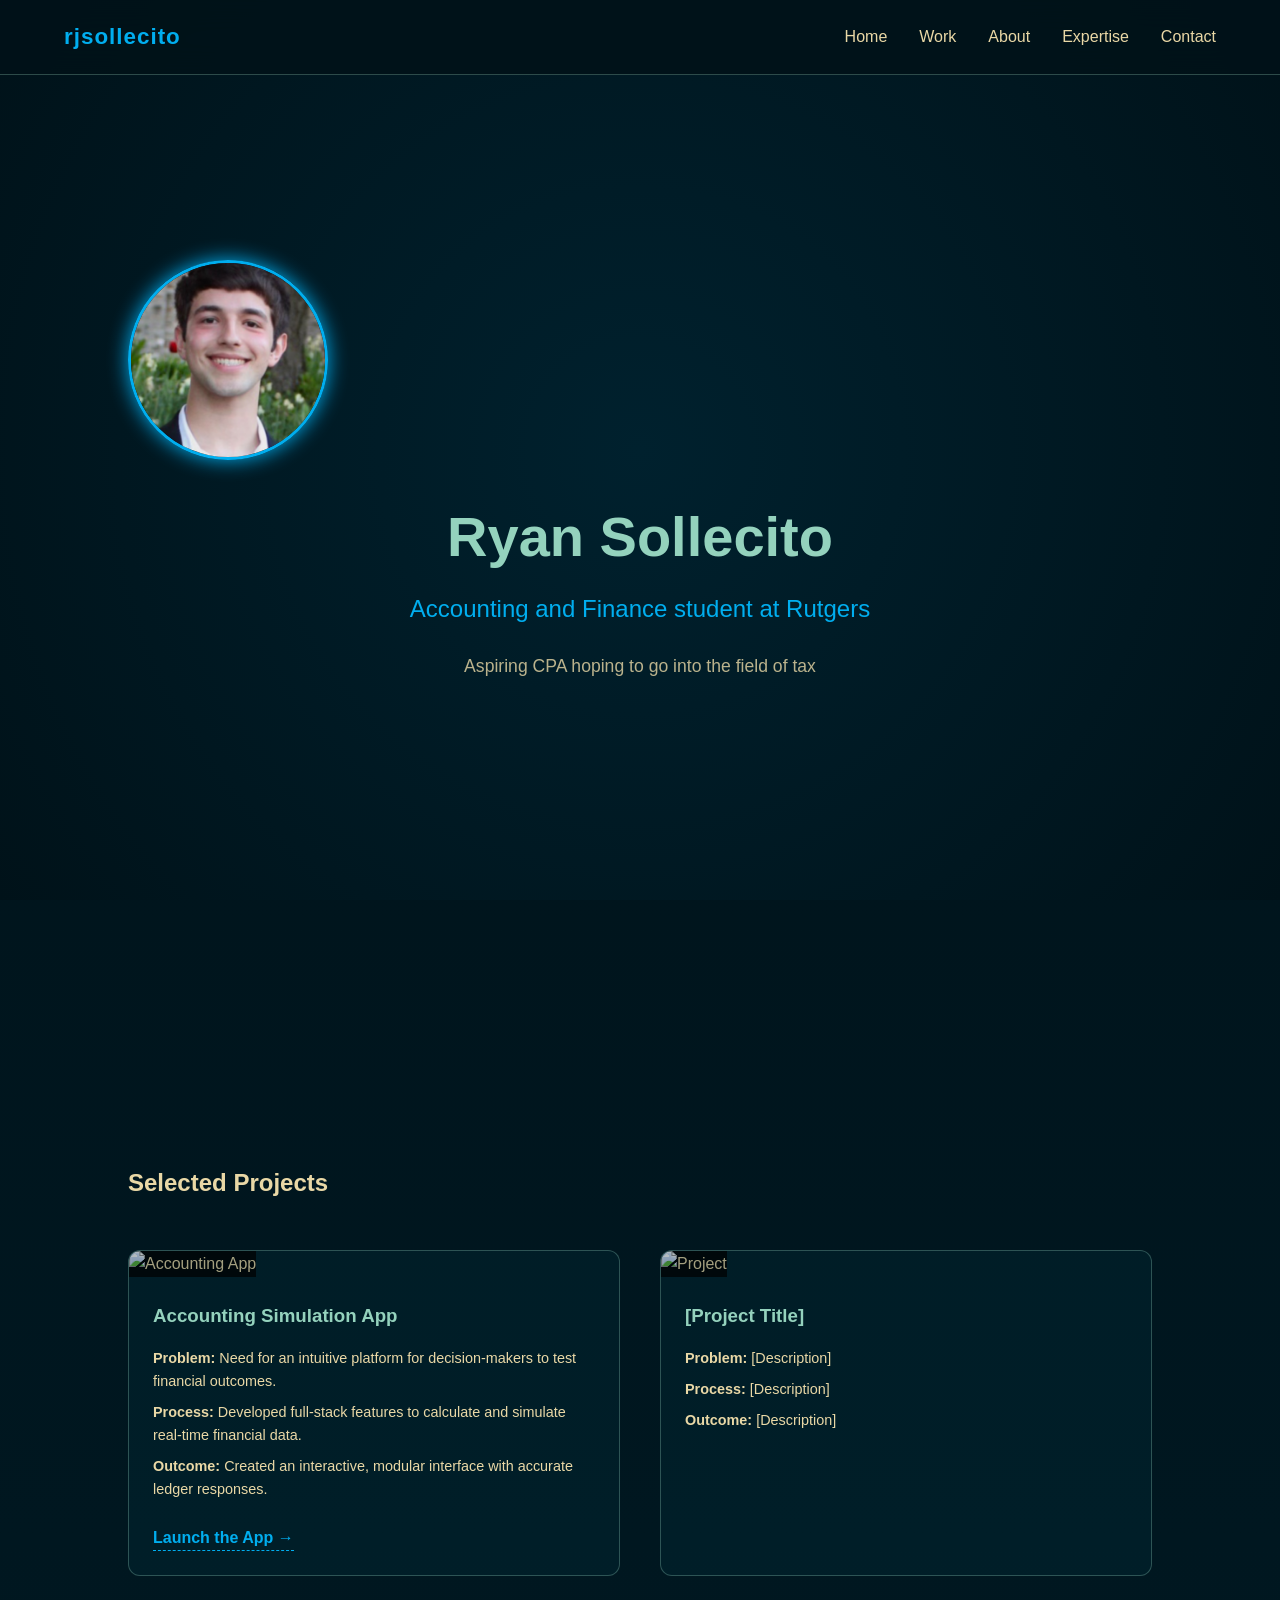
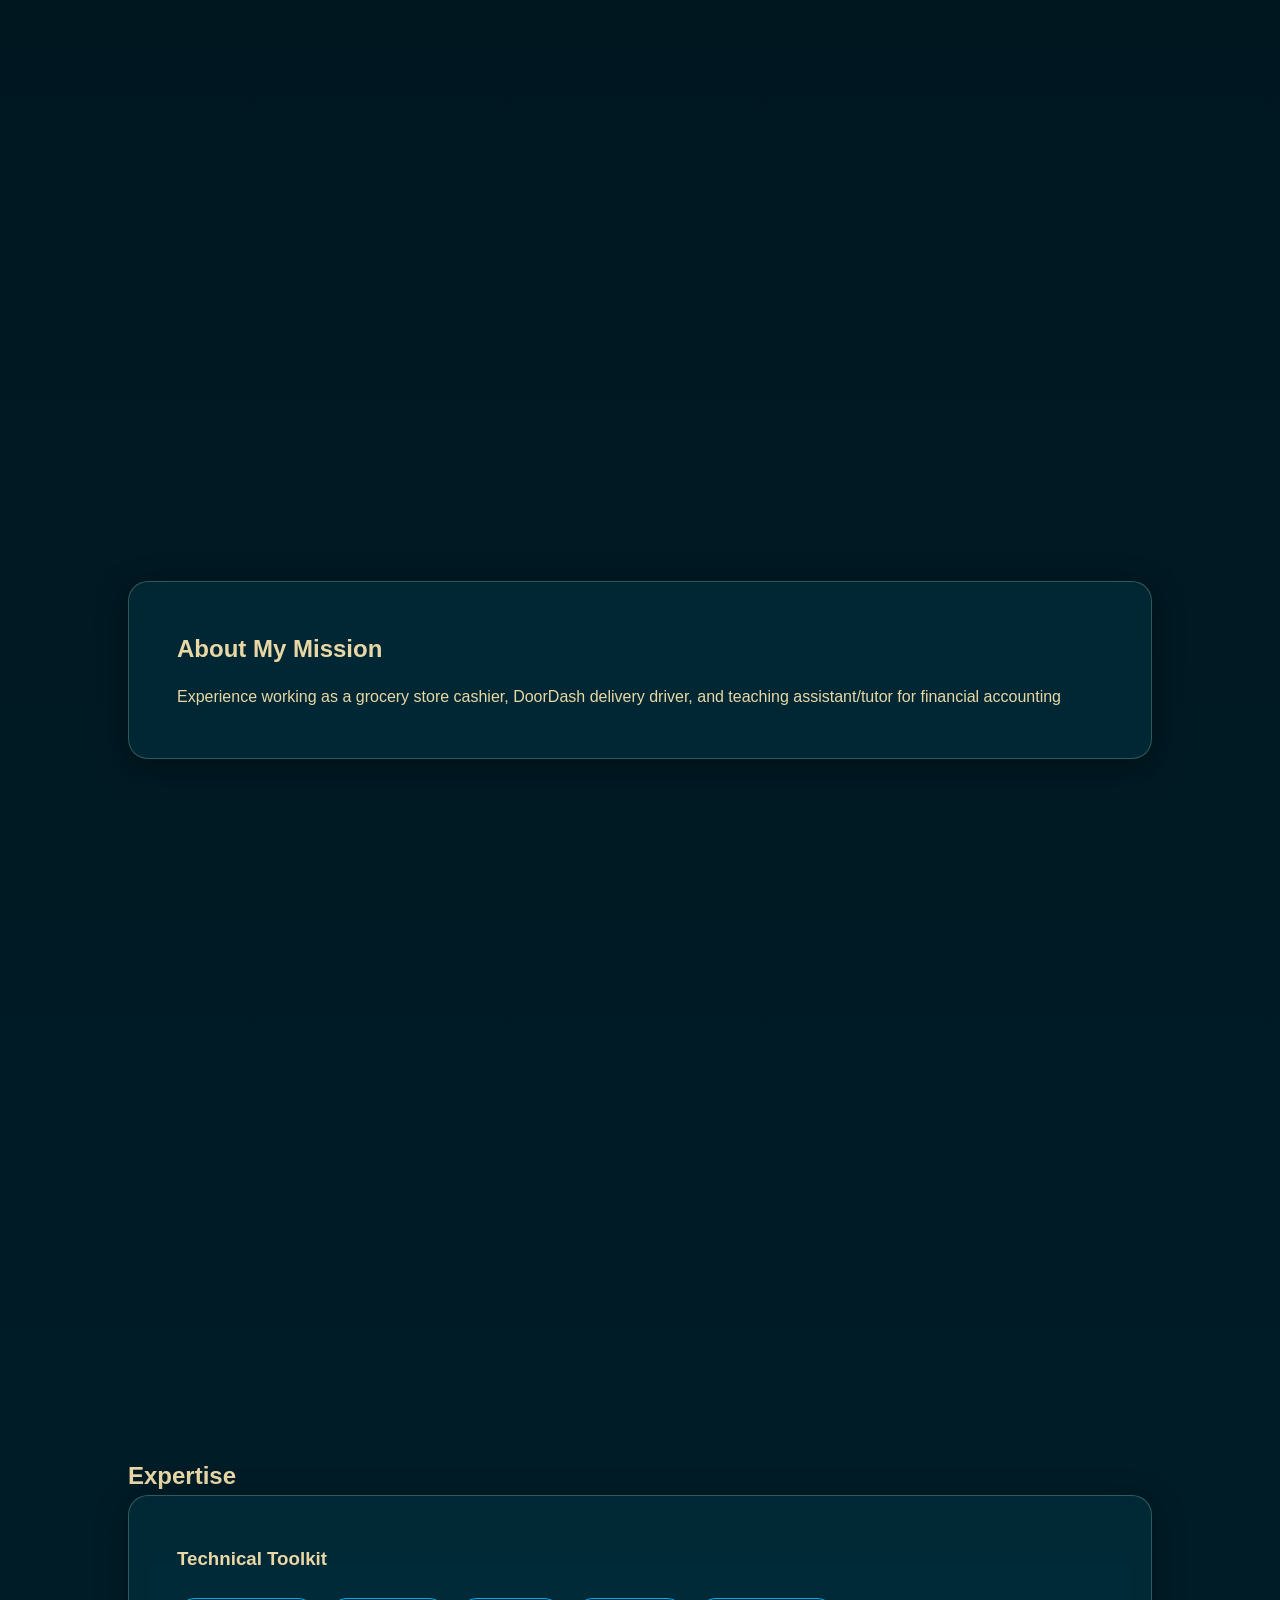
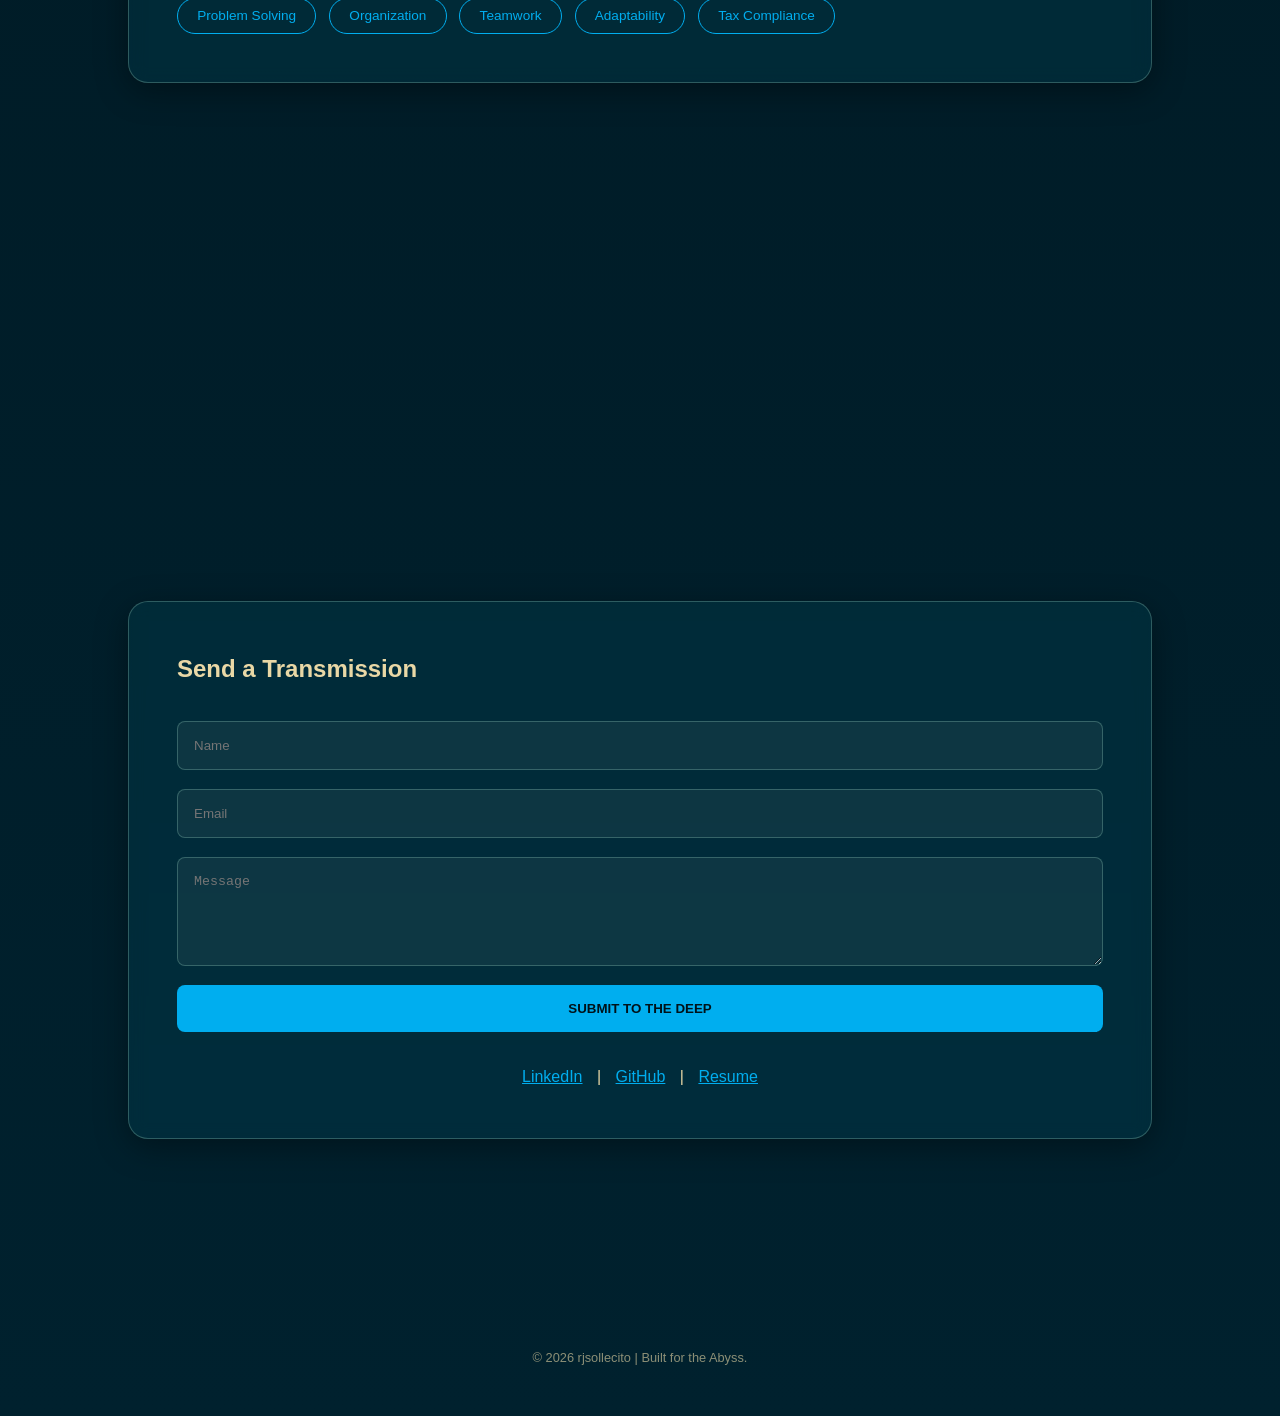
==== commit 19aff6f0: "Add files via upload" ====
--- a/index.html
+++ b/index.html
@@ -220,10 +220,10 @@
 
     <section id="home">
         <img src="Assets/ProfilePic.png" alt="[Your Name]" class="profile-pic">
-        <h1>rjsollecito</h1>
-        <div class="subtitle">[Your Professional Title]</div>
+        <h1>Ryan Sollecito</h1>
+        <div class="subtitle">Accounting and Finance student at Rutgers</div>
         <p class="elevator-pitch">
-            [A professional underwater-themed hook: e.g., "Navigating the deep waters of [Industry] to deliver bioluminescent solutions that stand out in the dark."]
+            Aspiring CPA hoping to go into the field of tax
         </p>
     </section>
 
@@ -257,7 +257,7 @@
         <div class="glass-card">
             <h2>About My Mission</h2>
             <p style="margin-top: 1rem;">
-                [Dummy Bio: I am a professional with X years of experience in Y. My approach is like the ocean—vast, adaptable, and powerful. I believe in creating work that doesn't just sit on the surface but has real depth and impact.]
+                Experience working as a grocery store cashier, DoorDash delivery driver, and teaching assistant/tutor for financial accounting
             </p>
         </div>
     </section>
@@ -267,11 +267,11 @@
         <div class="glass-card">
             <h3>Technical Toolkit</h3>
             <div class="skills-wrap">
-                <span class="skill-tag">[Skill 1]</span>
-                <span class="skill-tag">[Skill 2]</span>
-                <span class="skill-tag">[Skill 3]</span>
-                <span class="skill-tag">[Skill 4]</span>
-                <span class="skill-tag">[Skill 5]</span>
+                <span class="skill-tag">Problem Solving</span>
+                <span class="skill-tag">Organization</span>
+                <span class="skill-tag">Teamwork</span>
+                <span class="skill-tag">Adaptability</span>
+                <span class="skill-tag">Tax Compliance</span>
             </div>
         </div>
     </section>
